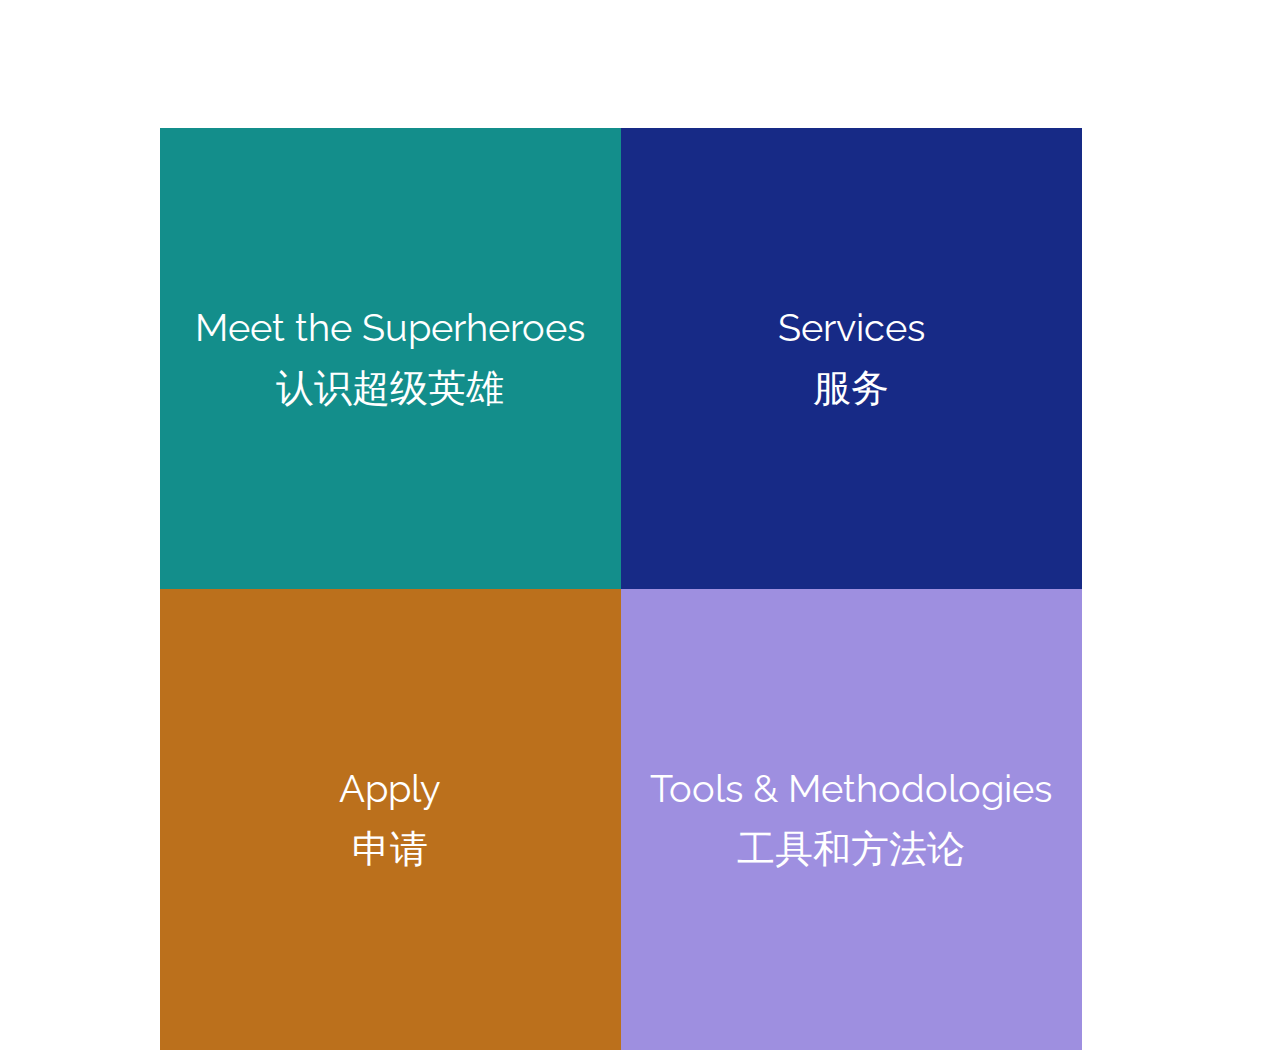
==== index.html @ dba2ca57 "add chinese on front page" ====
<!DOCTYPE html>
<html lang="en">
<head>

  <!-- Basic Page Needs
  –––––––––––––––––––––––––––––––––––––––––––––––––– -->
  <meta charset="utf-8">
  <title>MSA BJ Personal Projects</title>
  <meta name="description" content="">
  <meta name="author" content="">

  <!-- Mobile Specific Metas
  –––––––––––––––––––––––––––––––––––––––––––––––––– -->
  <meta name="viewport" content="width=device-width, initial-scale=1">

  <!-- FONT
  –––––––––––––––––––––––––––––––––––––––––––––––––– -->
  <link href="//fonts.googleapis.com/css?family=Raleway:400,300,600" rel="stylesheet" type="text/css">

  <!-- CSS
  –––––––––––––––––––––––––––––––––––––––––––––––––– -->
  <link rel="stylesheet" href="css/normalize.css">
  <link rel="stylesheet" href="css/skeleton.css">

  <!-- Favicon
  –––––––––––––––––––––––––––––––––––––––––––––––––– -->
  <link rel="icon" type="image/png" href="images/favicon.png">

</head>
<body>

  <!-- Primary Page Layout
  –––––––––––––––––––––––––––––––––––––––––––––––––– -->
  
  <div class="container" style="margin-top: 10%;">
    <div class="row">
      <div class="one-half column">
		<a href="superheroes.html">
		<div class='square-box' style="background-color: #138e8b">
			<div class='square-content'><div><span>Meet the Superheroes<br>认识超级英雄</span></div></div>
		</div>
		</a>
    </div>
	
	<div class="row">
      <div class="one-half column">
		<a href="services.html">
		<div class='square-box' style="background-color: #172a86">
			<div class='square-content'><div><span>Services<br>服务</span></div></div>
		</div>
		</a>
    </div>
	
	<div class="row">
      <div class="one-half column">
		<a href="https://forms.office.com/Pages/ResponsePage.aspx?id=g4HnM_Sx6k-yR9-ABtM6eDB-1wnYhl5Oik8Zf9sXhwZURFIxMlJSSEdYV0ZNU1dUWU02SjBNTjBPQy4u" target="_blank">
		<div class='square-box' style="background-color: #bb701c">
			<div class='square-content'><div><span>Apply<br>申请</span></div></div>
		</div>
		</a>
    </div>
	
	<div class="row">
      <div class="one-half column">
		<a href="https://kumu.io/jonathann/methods-and-tools#tools-and-methods" target="_blank">
		<div class='square-box' style="background-color: #9e8fe0">
			<div class='square-content'><div><span>Tools & Methodologies<br>工具和方法论</span></div></div>
		</div>
		</a>
    </div>
  </div>

<!-- End Document
  –––––––––––––––––––––––––––––––––––––––––––––––––– -->
</body>
</html>
---- css/skeleton.css ----
/*
* Skeleton V2.0.4
* Copyright 2014, Dave Gamache
* www.getskeleton.com
* Free to use under the MIT license.
* http://www.opensource.org/licenses/mit-license.php
* 12/29/2014
*/


/* Table of contents
––––––––––––––––––––––––––––––––––––––––––––––––––
- Grid
- Base Styles
- Typography
- Links
- Buttons
- Forms
- Lists
- Code
- Tables
- Spacing
- Utilities
- Clearing
- Media Queries
*/


/* Grid
–––––––––––––––––––––––––––––––––––––––––––––––––– */
.container {
  position: relative;
  width: 100%;
  max-width: 960px;
  margin: 0 auto;
  padding: 0 20px;
  box-sizing: border-box; }
.column,
.columns {
  width: 100%;
  float: left;
  box-sizing: border-box; }

/* For devices larger than 400px */
@media (min-width: 400px) {
  .container {
    width: 85%;
    padding: 0; }
}

/* For devices larger than 550px */
@media (min-width: 550px) {
  .container {
    width: 80%; }
  .column,
  .columns {
    margin-left: 4%; }
  .column:first-child,
  .columns:first-child {
    margin-left: 0; }

  .one.column,
  .one.columns                    { width: 4.66666666667%; }
  .two.columns                    { width: 13.3333333333%; }
  .three.columns                  { width: 22%;            }
  .four.columns                   { width: 30.6666666667%; }
  .five.columns                   { width: 39.3333333333%; }
  .six.columns                    { width: 48%;            }
  .seven.columns                  { width: 56.6666666667%; }
  .eight.columns                  { width: 65.3333333333%; }
  .nine.columns                   { width: 74.0%;          }
  .ten.columns                    { width: 82.6666666667%; }
  .eleven.columns                 { width: 91.3333333333%; }
  .twelve.columns                 { width: 100%; margin-left: 0; }

  .one-third.column               { width: 30.6666666667%; }
  .two-thirds.column              { width: 65.3333333333%; }

  .one-half.column                { width: 48%; }

  /* Offsets */
  .offset-by-one.column,
  .offset-by-one.columns          { margin-left: 8.66666666667%; }
  .offset-by-two.column,
  .offset-by-two.columns          { margin-left: 17.3333333333%; }
  .offset-by-three.column,
  .offset-by-three.columns        { margin-left: 26%;            }
  .offset-by-four.column,
  .offset-by-four.columns         { margin-left: 34.6666666667%; }
  .offset-by-five.column,
  .offset-by-five.columns         { margin-left: 43.3333333333%; }
  .offset-by-six.column,
  .offset-by-six.columns          { margin-left: 52%;            }
  .offset-by-seven.column,
  .offset-by-seven.columns        { margin-left: 60.6666666667%; }
  .offset-by-eight.column,
  .offset-by-eight.columns        { margin-left: 69.3333333333%; }
  .offset-by-nine.column,
  .offset-by-nine.columns         { margin-left: 78.0%;          }
  .offset-by-ten.column,
  .offset-by-ten.columns          { margin-left: 86.6666666667%; }
  .offset-by-eleven.column,
  .offset-by-eleven.columns       { margin-left: 95.3333333333%; }

  .offset-by-one-third.column,
  .offset-by-one-third.columns    { margin-left: 34.6666666667%; }
  .offset-by-two-thirds.column,
  .offset-by-two-thirds.columns   { margin-left: 69.3333333333%; }

  .offset-by-one-half.column,
  .offset-by-one-half.columns     { margin-left: 52%; }

}


/* Base Styles
–––––––––––––––––––––––––––––––––––––––––––––––––– */
/* NOTE
html is set to 62.5% so that all the REM measurements throughout Skeleton
are based on 10px sizing. So basically 1.5rem = 15px :) */
html {
  font-size: 62.5%; }
body {
  font-size: 1.5em; /* currently ems cause chrome bug misinterpreting rems on body element */
  line-height: 1.6;
  font-weight: 400;
  font-family: "Raleway", "HelveticaNeue", "Helvetica Neue", Helvetica, Arial, sans-serif;
  color: #222; }


/* Typography
–––––––––––––––––––––––––––––––––––––––––––––––––– */
h1, h2, h3, h4, h5, h6 {
  margin-top: 0;
  margin-bottom: 2rem;
  font-weight: 300; }
h1 { font-size: 4.0rem; line-height: 1.2;  letter-spacing: -.1rem;}
h2 { font-size: 3.6rem; line-height: 1.25; letter-spacing: -.1rem; }
h3 { font-size: 3.0rem; line-height: 1.3;  letter-spacing: -.1rem; }
h4 { font-size: 2.4rem; line-height: 1.35; letter-spacing: -.08rem; }
h5 { font-size: 1.8rem; line-height: 1.5;  letter-spacing: -.05rem; }
h6 { font-size: 1.5rem; line-height: 1.6;  letter-spacing: 0; }

/* Larger than phablet */
@media (min-width: 550px) {
  h1 { font-size: 5.0rem; }
  h2 { font-size: 4.2rem; }
  h3 { font-size: 3.6rem; }
  h4 { font-size: 3.0rem; }
  h5 { font-size: 2.4rem; }
  h6 { font-size: 1.5rem; }
}

p {
  margin-top: 0; }


/* Links
–––––––––––––––––––––––––––––––––––––––––––––––––– */
a {
  color: #1EAEDB; }
a:hover {
  color: #0FA0CE; }


/* Buttons
–––––––––––––––––––––––––––––––––––––––––––––––––– */
.button,
button,
input[type="submit"],
input[type="reset"],
input[type="button"] {
  display: inline-block;
  height: 38px;
  padding: 0 30px;
  color: #555;
  text-align: center;
  font-size: 11px;
  font-weight: 600;
  line-height: 38px;
  letter-spacing: .1rem;
  text-transform: uppercase;
  text-decoration: none;
  white-space: nowrap;
  background-color: transparent;
  border-radius: 4px;
  border: 1px solid #bbb;
  cursor: pointer;
  box-sizing: border-box; }
.button:hover,
button:hover,
input[type="submit"]:hover,
input[type="reset"]:hover,
input[type="button"]:hover,
.button:focus,
button:focus,
input[type="submit"]:focus,
input[type="reset"]:focus,
input[type="button"]:focus {
  color: #333;
  border-color: #888;
  outline: 0; }
.button.button-primary,
button.button-primary,
input[type="submit"].button-primary,
input[type="reset"].button-primary,
input[type="button"].button-primary {
  color: #FFF;
  background-color: #33C3F0;
  border-color: #33C3F0; }
.button.button-primary:hover,
button.button-primary:hover,
input[type="submit"].button-primary:hover,
input[type="reset"].button-primary:hover,
input[type="button"].button-primary:hover,
.button.button-primary:focus,
button.button-primary:focus,
input[type="submit"].button-primary:focus,
input[type="reset"].button-primary:focus,
input[type="button"].button-primary:focus {
  color: #FFF;
  background-color: #1EAEDB;
  border-color: #1EAEDB; }


/* Forms
–––––––––––––––––––––––––––––––––––––––––––––––––– */
input[type="email"],
input[type="number"],
input[type="search"],
input[type="text"],
input[type="tel"],
input[type="url"],
input[type="password"],
textarea,
select {
  height: 38px;
  padding: 6px 10px; /* The 6px vertically centers text on FF, ignored by Webkit */
  background-color: #fff;
  border: 1px solid #D1D1D1;
  border-radius: 4px;
  box-shadow: none;
  box-sizing: border-box; }
/* Removes awkward default styles on some inputs for iOS */
input[type="email"],
input[type="number"],
input[type="search"],
input[type="text"],
input[type="tel"],
input[type="url"],
input[type="password"],
textarea {
  -webkit-appearance: none;
     -moz-appearance: none;
          appearance: none; }
textarea {
  min-height: 65px;
  padding-top: 6px;
  padding-bottom: 6px; }
input[type="email"]:focus,
input[type="number"]:focus,
input[type="search"]:focus,
input[type="text"]:focus,
input[type="tel"]:focus,
input[type="url"]:focus,
input[type="password"]:focus,
textarea:focus,
select:focus {
  border: 1px solid #33C3F0;
  outline: 0; }
label,
legend {
  display: block;
  margin-bottom: .5rem;
  font-weight: 600; }
fieldset {
  padding: 0;
  border-width: 0; }
input[type="checkbox"],
input[type="radio"] {
  display: inline; }
label > .label-body {
  display: inline-block;
  margin-left: .5rem;
  font-weight: normal; }


/* Lists
–––––––––––––––––––––––––––––––––––––––––––––––––– */
ul {
  list-style: circle inside; }
ol {
  list-style: decimal inside; }
ol, ul {
  padding-left: 0;
  margin-top: 0; }
ul ul,
ul ol,
ol ol,
ol ul {
  margin: 1.5rem 0 1.5rem 3rem;
  font-size: 90%; }
li {
  margin-bottom: 1rem; }


/* Code
–––––––––––––––––––––––––––––––––––––––––––––––––– */
code {
  padding: .2rem .5rem;
  margin: 0 .2rem;
  font-size: 90%;
  white-space: nowrap;
  background: #F1F1F1;
  border: 1px solid #E1E1E1;
  border-radius: 4px; }
pre > code {
  display: block;
  padding: 1rem 1.5rem;
  white-space: pre; }


/* Tables
–––––––––––––––––––––––––––––––––––––––––––––––––– */
th,
td {
  padding: 12px 15px;
  text-align: left;
  border-bottom: 1px solid #E1E1E1; }
th:first-child,
td:first-child {
  padding-left: 0; }
th:last-child,
td:last-child {
  padding-right: 0; }


/* Spacing
–––––––––––––––––––––––––––––––––––––––––––––––––– */
button,
.button {
  margin-bottom: 1rem; }
input,
textarea,
select,
fieldset {
  margin-bottom: 1.5rem; }
pre,
blockquote,
dl,
figure,
table,
p,
ul,
ol,
form {
  margin-bottom: 2.5rem; }


/* Utilities
–––––––––––––––––––––––––––––––––––––––––––––––––– */
.u-full-width {
  width: 100%;
  box-sizing: border-box; }
.u-max-full-width {
  max-width: 100%;
  box-sizing: border-box; }
.u-pull-right {
  float: right; }
.u-pull-left {
  float: left; }


/* Misc
–––––––––––––––––––––––––––––––––––––––––––––––––– */
hr {
  margin-top: 3rem;
  margin-bottom: 3.5rem;
  border-width: 0;
  border-top: 1px solid #E1E1E1; }


/* Clearing
–––––––––––––––––––––––––––––––––––––––––––––––––– */

/* Self Clearing Goodness */
.container:after,
.row:after,
.u-cf {
  content: "";
  display: table;
  clear: both; }


/* Media Queries
–––––––––––––––––––––––––––––––––––––––––––––––––– */
/*
Note: The best way to structure the use of media queries is to create the queries
near the relevant code. For example, if you wanted to change the styles for buttons
on small devices, paste the mobile query code up in the buttons section and style it
there.
*/


/* Larger than mobile */
@media (min-width: 400px) {}

/* Larger than phablet (also point when grid becomes active) */
@media (min-width: 550px) {}

/* Larger than tablet */
@media (min-width: 750px) {}

/* Larger than desktop */
@media (min-width: 1000px) {}

/* Larger than Desktop HD */
@media (min-width: 1200px) {}





/* ADAPTABLE SQUARE BOXES
------------------------------------------------- */

.square-box{
    position: relative;
    /*width: 50%;*/
	width: 100%;
    overflow: hidden;
    background: #4679BD;
}
.square-box:before{
    content: "";
    display: block;
    padding-top: 100%;
}
.square-content{
    position:  absolute;
    top: 0;
    left: 0;
    bottom: 0;
    right: 0;
    color: white;
}
.square-content div {
   display: table;
   width: 100%;
   height: 100%;
}
.square-content span {
    display: table-cell;
    text-align: center;
    vertical-align: middle;
    color: white;
	font-size: 2.5em; /* currently ems cause chrome bug misinterpreting rems on body element */
	line-height: 1.6;
	font-weight: 400;
	font-family: "Raleway", "HelveticaNeue", "Helvetica Neue", Helvetica, Arial, sans-serif;
}
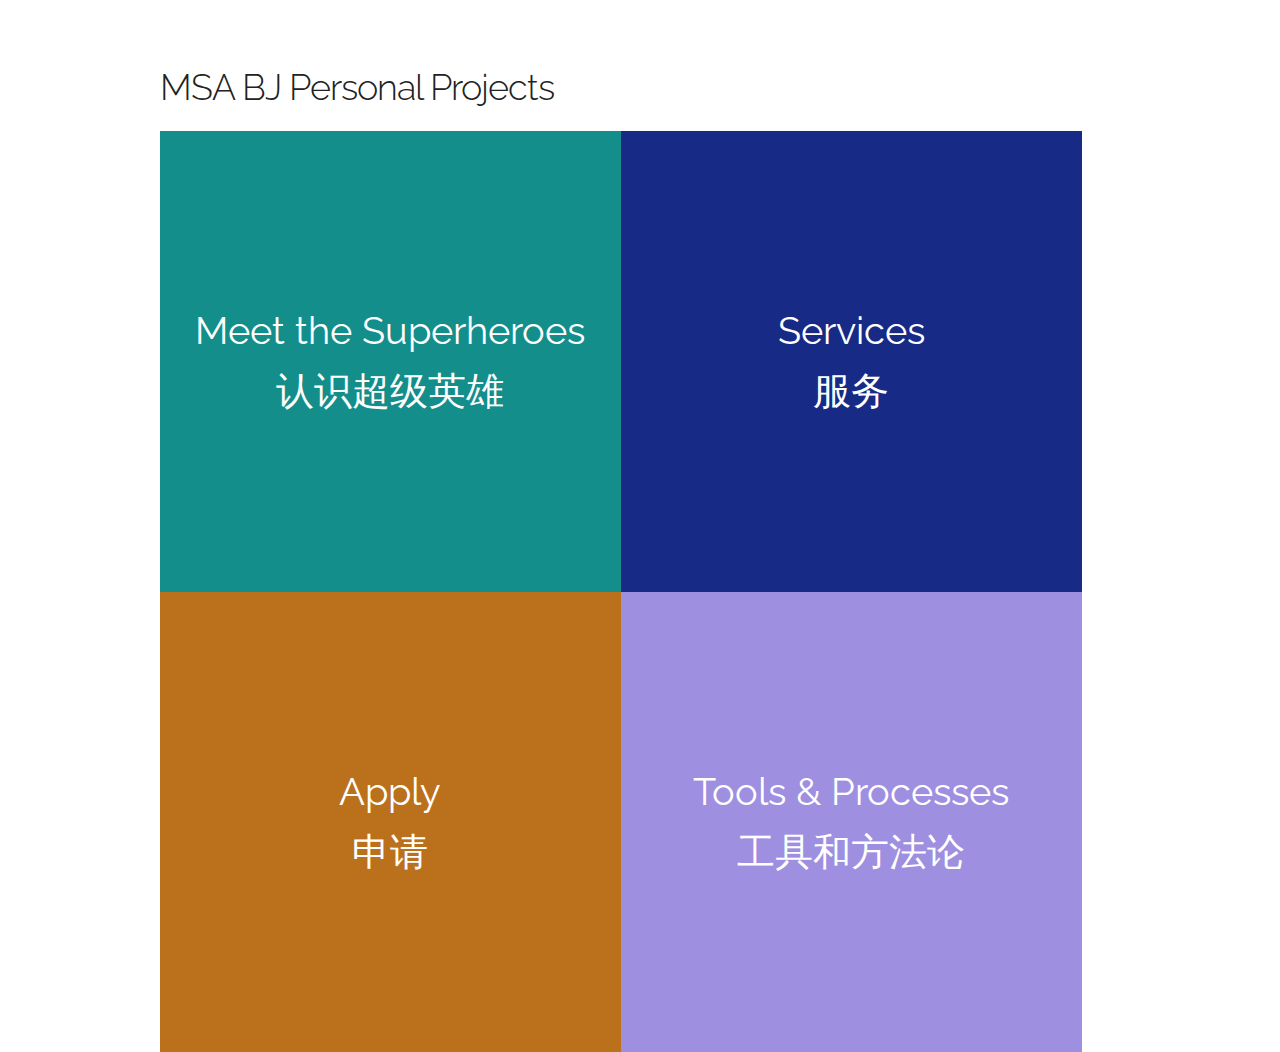
==== commit a17ca89f: "add page header" ====
--- a/index.html
+++ b/index.html
@@ -32,8 +32,12 @@
   <!-- Primary Page Layout
   –––––––––––––––––––––––––––––––––––––––––––––––––– -->
   
-  <div class="container" style="margin-top: 10%;">
+  <div class="container" style="margin-top: 5%;">
     <div class="row">
+		<h3>MSA BJ Personal Projects</h3>
+	</div>
+	
+	<div class="row">
       <div class="one-half column">
 		<a href="superheroes.html">
 		<div class='square-box' style="background-color: #138e8b">
@@ -64,7 +68,7 @@
       <div class="one-half column">
 		<a href="https://kumu.io/jonathann/methods-and-tools#tools-and-methods" target="_blank">
 		<div class='square-box' style="background-color: #9e8fe0">
-			<div class='square-content'><div><span>Tools & Methodologies<br>工具和方法论</span></div></div>
+			<div class='square-content'><div><span>Tools & Processes<br>工具和方法论</span></div></div>
 		</div>
 		</a>
     </div>
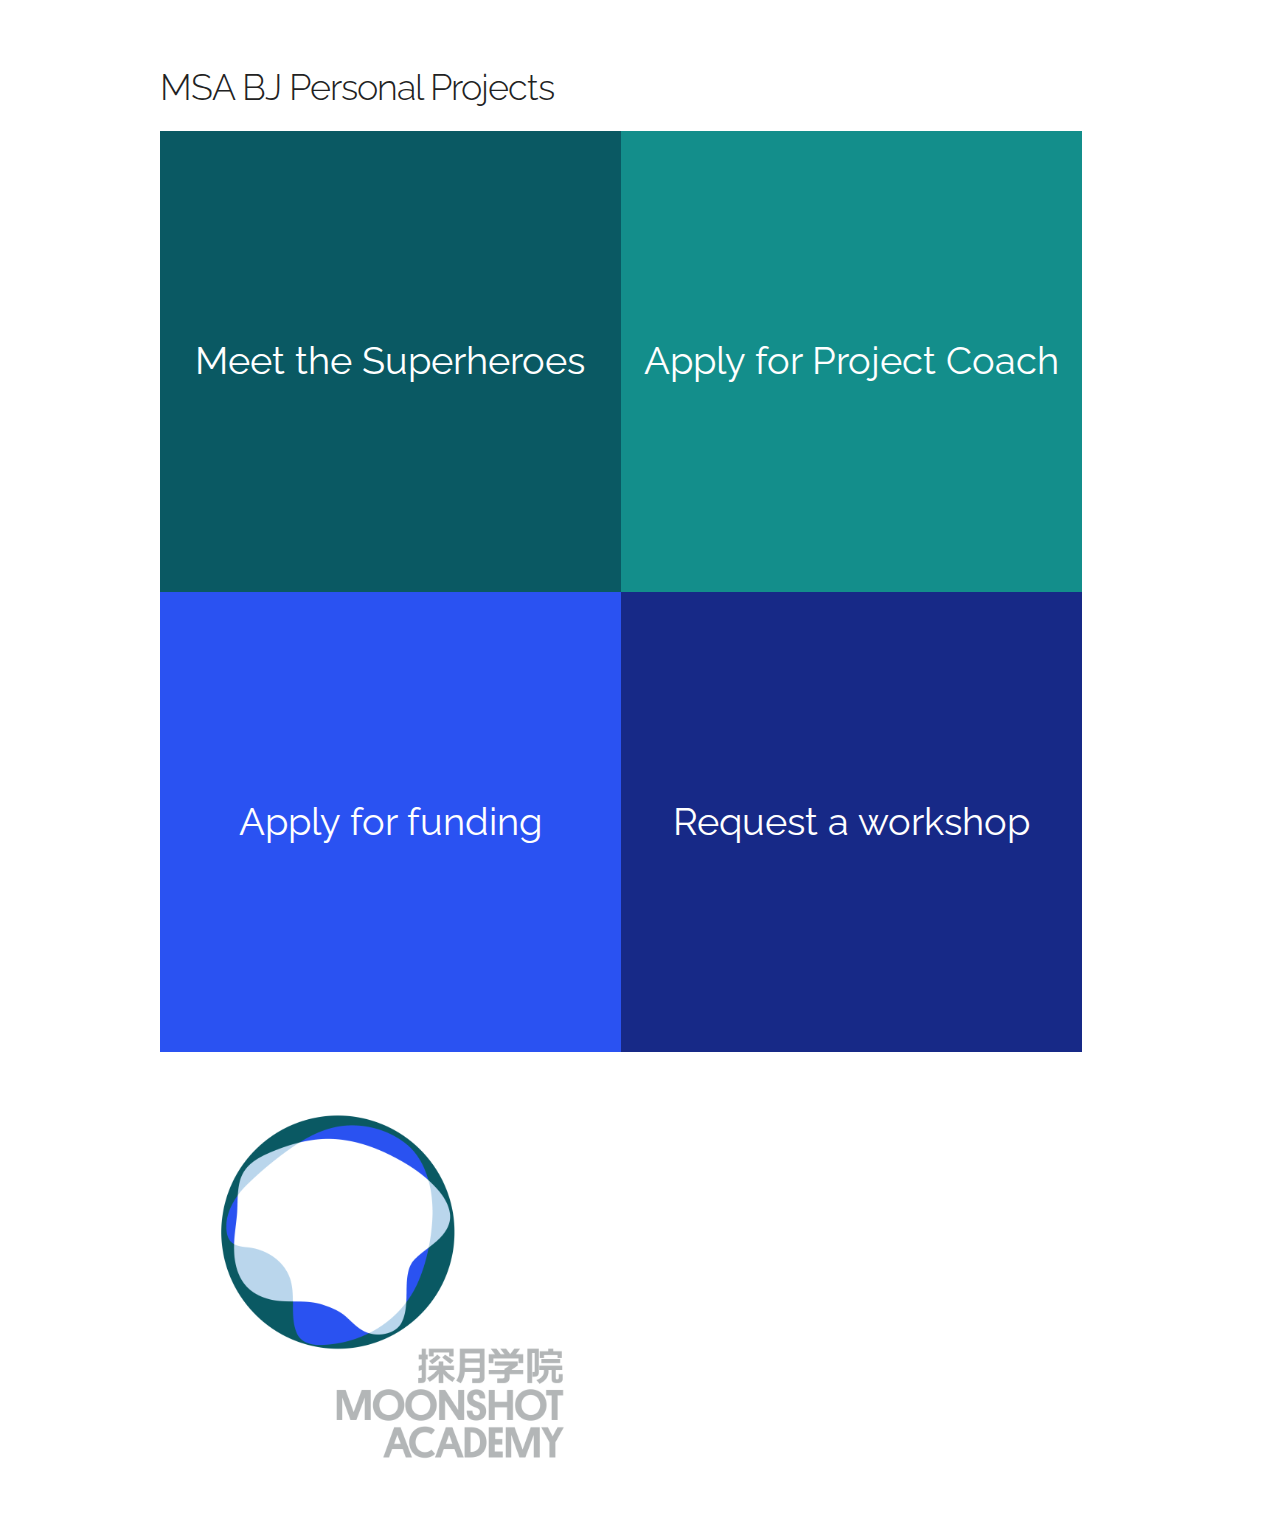
==== commit 85f8fbd0: "update new links and front page" ====
--- a/index.html
+++ b/index.html
@@ -40,17 +40,8 @@
 	<div class="row">
       <div class="one-half column">
 		<a href="superheroes.html">
-		<div class='square-box' style="background-color: #138e8b">
-			<div class='square-content'><div><span>Meet the Superheroes<br>认识超级英雄</span></div></div>
-		</div>
-		</a>
-    </div>
-	
-	<div class="row">
-      <div class="one-half column">
-		<a href="services.html">
-		<div class='square-box' style="background-color: #172a86">
-			<div class='square-content'><div><span>Services<br>服务</span></div></div>
+		<div class='square-box' style="background-color: #0a5963">
+			<div class='square-content'><div><span>Meet the Superheroes<br></span></div></div>
 		</div>
 		</a>
     </div>
@@ -58,20 +49,37 @@
 	<div class="row">
       <div class="one-half column">
 		<a href="https://forms.office.com/Pages/ResponsePage.aspx?id=g4HnM_Sx6k-yR9-ABtM6eDB-1wnYhl5Oik8Zf9sXhwZURFIxMlJSSEdYV0ZNU1dUWU02SjBNTjBPQy4u" target="_blank">
-		<div class='square-box' style="background-color: #bb701c">
-			<div class='square-content'><div><span>Apply<br>申请</span></div></div>
+		<div class='square-box' style="background-color: #138e8b">
+			<div class='square-content'><div><span>Apply for Project Coach<br></span></div></div>
 		</div>
 		</a>
     </div>
 	
 	<div class="row">
       <div class="one-half column">
-		<a href="https://kumu.io/jonathann/methods-and-tools#tools-and-methods" target="_blank">
-		<div class='square-box' style="background-color: #9e8fe0">
-			<div class='square-content'><div><span>Tools & Processes<br>工具和方法论</span></div></div>
+		<a href="https://forms.office.com/Pages/ResponsePage.aspx?id=g4HnM_Sx6k-yR9-ABtM6eDB-1wnYhl5Oik8Zf9sXhwZUOU1DWDdTQUgzQU05R0VHMkJQU1lXMjdXSS4u" target="_blank">
+		<div class='square-box' style="background-color: #2a52f2">
+			<div class='square-content'><div><span>Apply for funding<br></span></div></div>
 		</div>
 		</a>
     </div>
+	
+	<div class="row">
+      <div class="one-half column">
+		<a href="https://forms.office.com/Pages/ResponsePage.aspx?id=g4HnM_Sx6k-yR9-ABtM6eDB-1wnYhl5Oik8Zf9sXhwZUNTJWWTdGSEJaV0FOOEJNMUhWQlc2SlFKRS4u" target="_blank">
+		<div class='square-box' style="background-color: #172987">
+			<div class='square-content'><div><span>Request a workshop<br></span></div></div>
+		</div>
+		</a>
+    </div>
+	
+	<div class="row">
+      <div class="one-half column">
+		<img src="images/msalogo2.png" style="width: 100%;">
+	  </div>
+    </div>
+	
+	
   </div>
 
 <!-- End Document
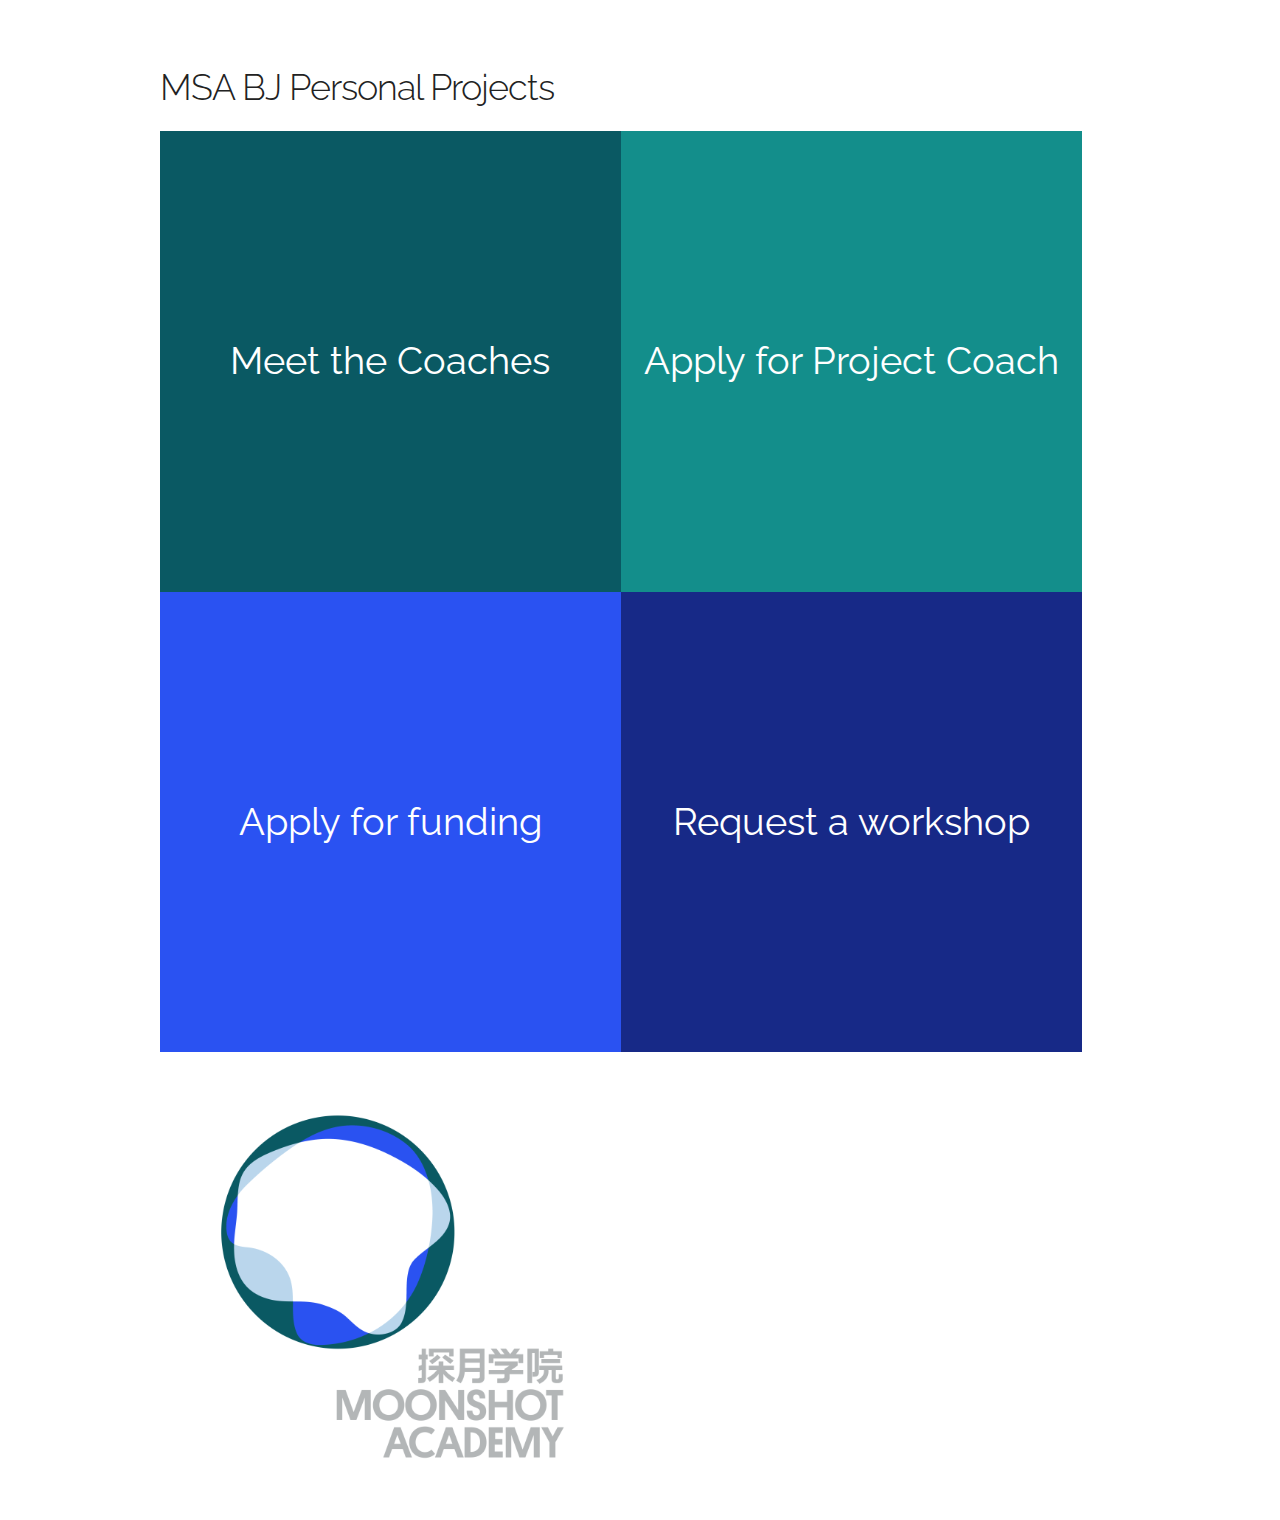
==== commit 56b90bb4: "name change to coaches" ====
--- a/index.html
+++ b/index.html
@@ -39,16 +39,16 @@
 	
 	<div class="row">
       <div class="one-half column">
-		<a href="superheroes.html">
+		<a href="superheroes_front.html">
 		<div class='square-box' style="background-color: #0a5963">
-			<div class='square-content'><div><span>Meet the Superheroes<br></span></div></div>
+			<div class='square-content'><div><span>Meet the Coaches<br></span></div></div>
 		</div>
 		</a>
     </div>
 	
 	<div class="row">
       <div class="one-half column">
-		<a href="https://forms.office.com/Pages/ResponsePage.aspx?id=g4HnM_Sx6k-yR9-ABtM6eDB-1wnYhl5Oik8Zf9sXhwZURFIxMlJSSEdYV0ZNU1dUWU02SjBNTjBPQy4u" target="_blank">
+		<a href="http://xd5bvix73nq0ahsh.mikecrm.com/2JPKmLX" target="_blank">
 		<div class='square-box' style="background-color: #138e8b">
 			<div class='square-content'><div><span>Apply for Project Coach<br></span></div></div>
 		</div>
@@ -66,7 +66,7 @@
 	
 	<div class="row">
       <div class="one-half column">
-		<a href="https://forms.office.com/Pages/ResponsePage.aspx?id=g4HnM_Sx6k-yR9-ABtM6eDB-1wnYhl5Oik8Zf9sXhwZUNTJWWTdGSEJaV0FOOEJNMUhWQlc2SlFKRS4u" target="_blank">
+		<a href="http://xd5bvix73nq0ahsh.mikecrm.com/V4JobL9" target="_blank">
 		<div class='square-box' style="background-color: #172987">
 			<div class='square-content'><div><span>Request a workshop<br></span></div></div>
 		</div>
--- a/css/skeleton.css
+++ b/css/skeleton.css
@@ -458,4 +458,17 @@
 	line-height: 1.6;
 	font-weight: 400;
 	font-family: "Raleway", "HelveticaNeue", "Helvetica Neue", Helvetica, Arial, sans-serif;
-}
+	
+	
+	
+}
+
+.navigation-bar {
+	text-align: left;
+	font-size: 1.5rem;
+}
+
+.navigation-bar a {
+    text-decoration: none;
+	color: #000000;
+}
